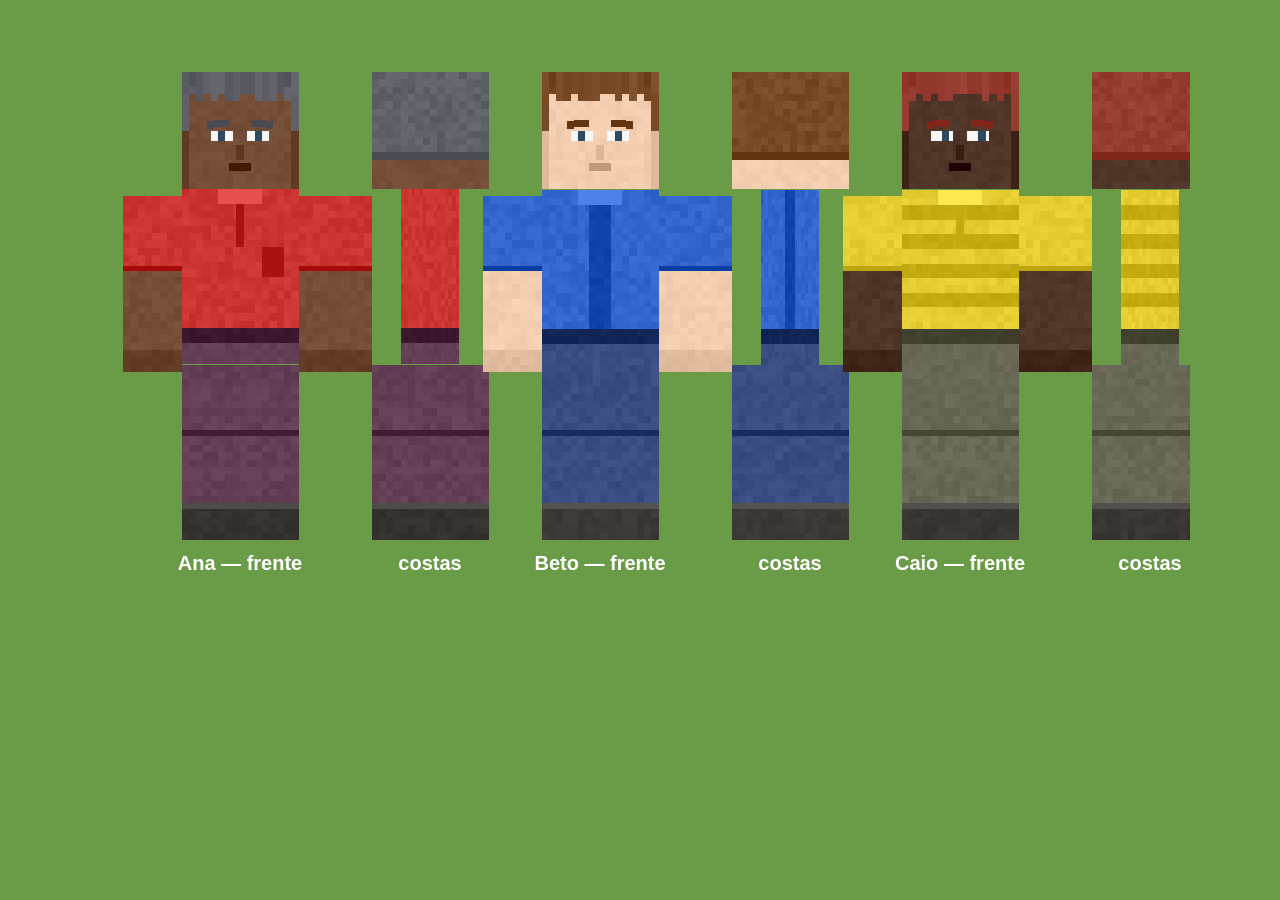
==== dev/preview-avatar.html @ e94bd656 "Bots ganham corpo: humanoide segmentado com skin desenhada por código Duas caixas coloridas não têm " ====
<!DOCTYPE html>
<html lang="pt-BR">
<head>
  <meta charset="UTF-8">
  <title>Preview dos avatares</title>
  <script type="importmap">
    { "imports": { "three": "../lib/three.module.js" } }
  </script>
  <style>
    body { background: #6a9c48; margin: 0; font: 14px sans-serif; color: #fff; }
    canvas { image-rendering: pixelated; display: block; margin: 0 auto; }
  </style>
</head>
<body>
  <canvas id="out" width="1100" height="620"></canvas>
  <script type="module">
    import { createAvatar } from '../js/bots/avatar.js';

    const S = 260;                       // pixels por bloco
    const ctx = document.getElementById('out').getContext('2d');
    ctx.imageSmoothingEnabled = false;

    // Vista ortográfica: desenha a face escolhida de cada caixa na posição dela.
    function draw(avatar, cx, baseY, faceIndex, label) {
      const parts = [];
      avatar.group.traverse((o) => { if (o.isMesh) parts.push(o); });
      // Frente por último para o tronco não cobrir os braços na vista lateral.
      parts.sort((a, b) => a.position.z - b.position.z);
      for (const mesh of parts) {
        const p = mesh.geometry.parameters;
        const x = mesh.position.x + (mesh.parent ? mesh.parent.position.x : 0);
        const y = mesh.position.y + (mesh.parent ? mesh.parent.position.y : 0);
        const w = faceIndex === 4 ? p.width : p.depth;
        const img = mesh.material[faceIndex].map.image;
        ctx.drawImage(img,
          cx + (x - w / 2) * S, baseY - (y + p.height / 2) * S,
          w * S, p.height * S);
      }
      ctx.fillStyle = '#fff';
      ctx.font = 'bold 20px sans-serif';
      ctx.textAlign = 'center';
      ctx.fillText(label, cx, baseY + 30);
    }

    const roster = [['Ana', 0xcc3333], ['Beto', 0x3366cc], ['Caio', 0xe6cc33]];
    let x = 150;
    for (const [name, color] of roster) {
      const a = createAvatar(name, color);
      a.animate(1 / 60, 0, true);
      draw(a, x, 540, 4, `${name} — frente`);
      draw(a, x + 190, 540, 5, 'costas');
      x += 360;
    }
  </script>
</body>
</html>
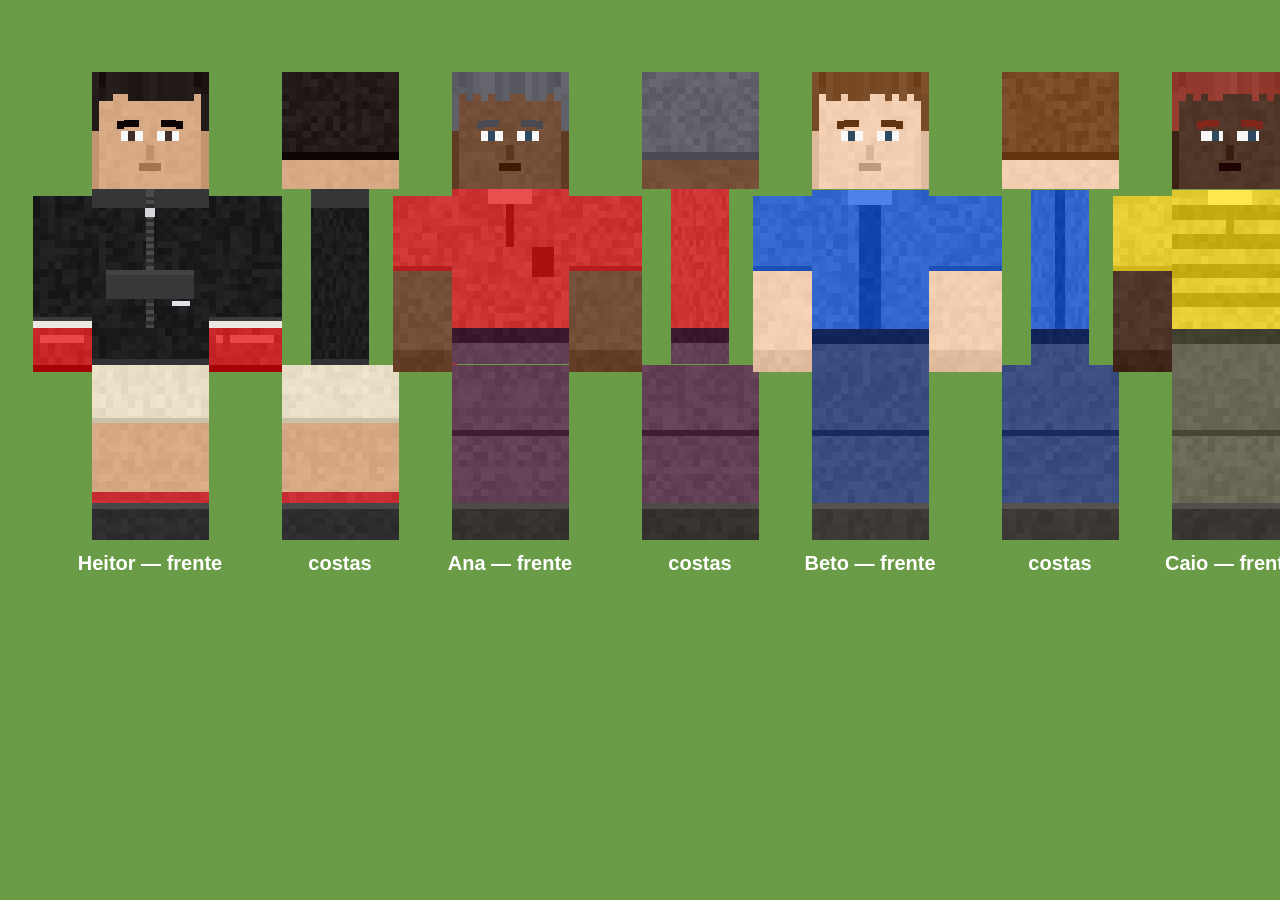
==== commit e3ce5b38: "Terceira pessoa com o boneco do Heitor V alterna 1ª pessoa -> 3ª por trás -> 3ª de frente. A câmera " ====
--- a/dev/preview-avatar.html
+++ b/dev/preview-avatar.html
@@ -12,9 +12,9 @@
   </style>
 </head>
 <body>
-  <canvas id="out" width="1100" height="620"></canvas>
+  <canvas id="out" width="1460" height="620"></canvas>
   <script type="module">
-    import { createAvatar } from '../js/bots/avatar.js';
+    import { createAvatar, HEITOR } from '../js/bots/avatar.js';
 
     const S = 260;                       // pixels por bloco
     const ctx = document.getElementById('out').getContext('2d');
@@ -42,10 +42,16 @@
       ctx.fillText(label, cx, baseY + 30);
     }
 
-    const roster = [['Ana', 0xcc3333], ['Beto', 0x3366cc], ['Caio', 0xe6cc33]];
+    // O jogador entra junto: é o mesmo montador de boneco, só que com o visual
+    // fixo em vez do sorteado pelo nome — e é aqui que se confere a roupa dele
+    // sem precisar entrar no jogo e girar a câmera.
+    const roster = [
+      ['Heitor', 0x1c1c1f, HEITOR],
+      ['Ana', 0xcc3333], ['Beto', 0x3366cc], ['Caio', 0xe6cc33],
+    ];
     let x = 150;
-    for (const [name, color] of roster) {
-      const a = createAvatar(name, color);
+    for (const [name, color, look] of roster) {
+      const a = createAvatar(name, color, look);
       a.animate(1 / 60, 0, true);
       draw(a, x, 540, 4, `${name} — frente`);
       draw(a, x + 190, 540, 5, 'costas');
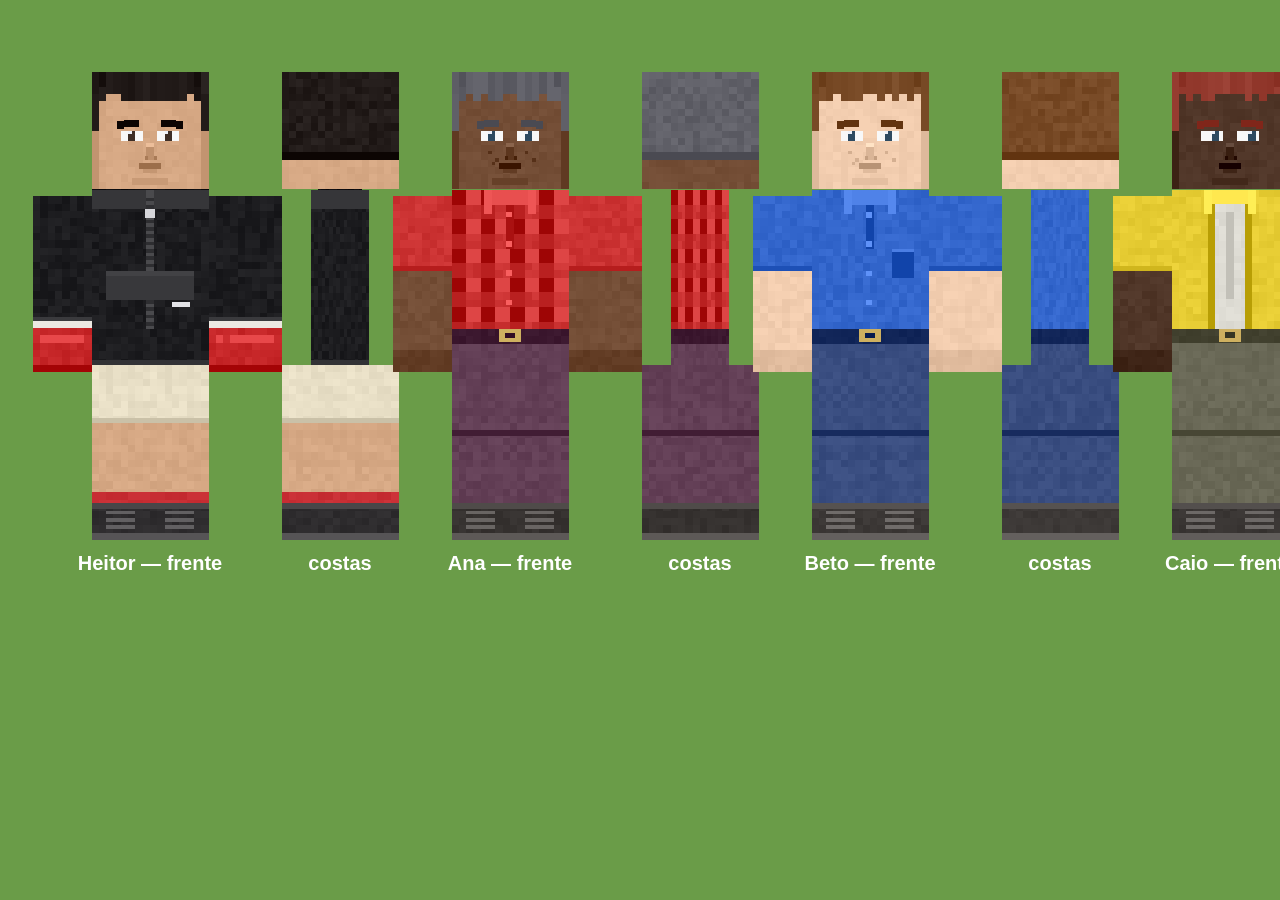
==== commit b4e3b20b: "Martelo na mão e martelada com o corpo, e bonecos com mais rosto e roupa Quem está assentando bloco " ====
--- a/dev/preview-avatar.html
+++ b/dev/preview-avatar.html
@@ -23,7 +23,11 @@
     // Vista ortográfica: desenha a face escolhida de cada caixa na posição dela.
     function draw(avatar, cx, baseY, faceIndex, label) {
       const parts = [];
-      avatar.group.traverse((o) => { if (o.isMesh) parts.push(o); });
+      // Só as peças do corpo: o martelo tem material único (uma textura para as
+      // seis faces) e não se desenha nesta vista de faces.
+      avatar.group.traverse((o) => {
+        if (o.isMesh && Array.isArray(o.material) && o.visible) parts.push(o);
+      });
       // Frente por último para o tronco não cobrir os braços na vista lateral.
       parts.sort((a, b) => a.position.z - b.position.z);
       for (const mesh of parts) {
